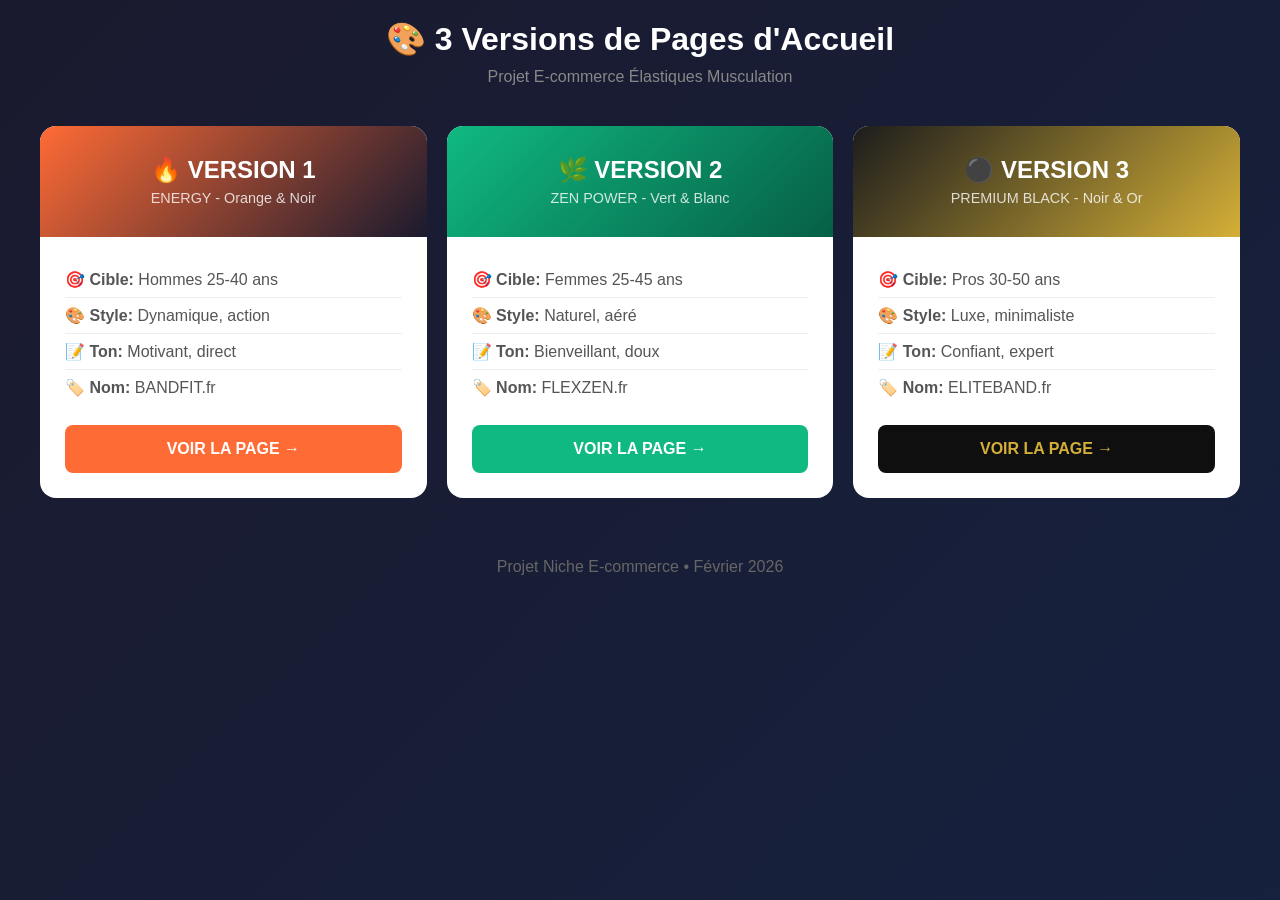
==== index.html @ 28a690f3 "Pages accueil elastiques" ====
<!DOCTYPE html>
<html lang="fr">
<head>
    <meta charset="UTF-8">
    <meta name="viewport" content="width=device-width, initial-scale=1.0">
    <title>Preview Pages d'Accueil - Élastiques Musculation</title>
    <style>
        * { margin: 0; padding: 0; box-sizing: border-box; }
        body {
            font-family: 'Inter', -apple-system, BlinkMacSystemFont, sans-serif;
            background: linear-gradient(135deg, #1a1a2e 0%, #16213e 100%);
            min-height: 100vh;
            padding: 20px;
        }
        .container {
            max-width: 1200px;
            margin: 0 auto;
        }
        h1 {
            color: white;
            text-align: center;
            font-size: 2rem;
            margin-bottom: 10px;
        }
        .subtitle {
            color: #888;
            text-align: center;
            margin-bottom: 40px;
        }
        .versions {
            display: grid;
            grid-template-columns: repeat(auto-fit, minmax(300px, 1fr));
            gap: 20px;
        }
        .card {
            background: white;
            border-radius: 16px;
            overflow: hidden;
            transition: transform 0.3s, box-shadow 0.3s;
        }
        .card:hover {
            transform: translateY(-5px);
            box-shadow: 0 20px 40px rgba(0,0,0,0.3);
        }
        .card-header {
            padding: 30px;
            text-align: center;
        }
        .card-header.v1 { background: linear-gradient(135deg, #FF6B35, #1A1A2E); }
        .card-header.v2 { background: linear-gradient(135deg, #10B981, #065F46); }
        .card-header.v3 { background: linear-gradient(135deg, #1C1C1C, #D4AF37); }
        .card-header h2 {
            color: white;
            font-size: 1.5rem;
            margin-bottom: 5px;
        }
        .card-header .tag {
            color: rgba(255,255,255,0.8);
            font-size: 0.9rem;
        }
        .card-body {
            padding: 25px;
        }
        .card-body ul {
            list-style: none;
            margin-bottom: 20px;
        }
        .card-body li {
            padding: 8px 0;
            color: #555;
            border-bottom: 1px solid #eee;
        }
        .card-body li:last-child { border: none; }
        .btn {
            display: block;
            text-align: center;
            padding: 15px 25px;
            border-radius: 8px;
            text-decoration: none;
            font-weight: 600;
            transition: all 0.3s;
        }
        .btn.v1 { background: #FF6B35; color: white; }
        .btn.v2 { background: #10B981; color: white; }
        .btn.v3 { background: #0F0F0F; color: #D4AF37; }
        .btn:hover { opacity: 0.9; transform: scale(1.02); }
        .footer {
            text-align: center;
            color: #666;
            margin-top: 40px;
            padding: 20px;
        }
    </style>
</head>
<body>
    <div class="container">
        <h1>🎨 3 Versions de Pages d'Accueil</h1>
        <p class="subtitle">Projet E-commerce Élastiques Musculation</p>
        
        <div class="versions">
            <div class="card">
                <div class="card-header v1">
                    <h2>🔥 VERSION 1</h2>
                    <span class="tag">ENERGY - Orange & Noir</span>
                </div>
                <div class="card-body">
                    <ul>
                        <li>🎯 <strong>Cible:</strong> Hommes 25-40 ans</li>
                        <li>🎨 <strong>Style:</strong> Dynamique, action</li>
                        <li>📝 <strong>Ton:</strong> Motivant, direct</li>
                        <li>🏷️ <strong>Nom:</strong> BANDFIT.fr</li>
                    </ul>
                    <a href="v1-energy.html" class="btn v1">VOIR LA PAGE →</a>
                </div>
            </div>

            <div class="card">
                <div class="card-header v2">
                    <h2>🌿 VERSION 2</h2>
                    <span class="tag">ZEN POWER - Vert & Blanc</span>
                </div>
                <div class="card-body">
                    <ul>
                        <li>🎯 <strong>Cible:</strong> Femmes 25-45 ans</li>
                        <li>🎨 <strong>Style:</strong> Naturel, aéré</li>
                        <li>📝 <strong>Ton:</strong> Bienveillant, doux</li>
                        <li>🏷️ <strong>Nom:</strong> FLEXZEN.fr</li>
                    </ul>
                    <a href="v2-zen.html" class="btn v2">VOIR LA PAGE →</a>
                </div>
            </div>

            <div class="card">
                <div class="card-header v3">
                    <h2>⚫ VERSION 3</h2>
                    <span class="tag">PREMIUM BLACK - Noir & Or</span>
                </div>
                <div class="card-body">
                    <ul>
                        <li>🎯 <strong>Cible:</strong> Pros 30-50 ans</li>
                        <li>🎨 <strong>Style:</strong> Luxe, minimaliste</li>
                        <li>📝 <strong>Ton:</strong> Confiant, expert</li>
                        <li>🏷️ <strong>Nom:</strong> ELITEBAND.fr</li>
                    </ul>
                    <a href="v3-premium.html" class="btn v3">VOIR LA PAGE →</a>
                </div>
            </div>
        </div>

        <div class="footer">
            <p>Projet Niche E-commerce • Février 2026</p>
        </div>
    </div>
</body>
</html>
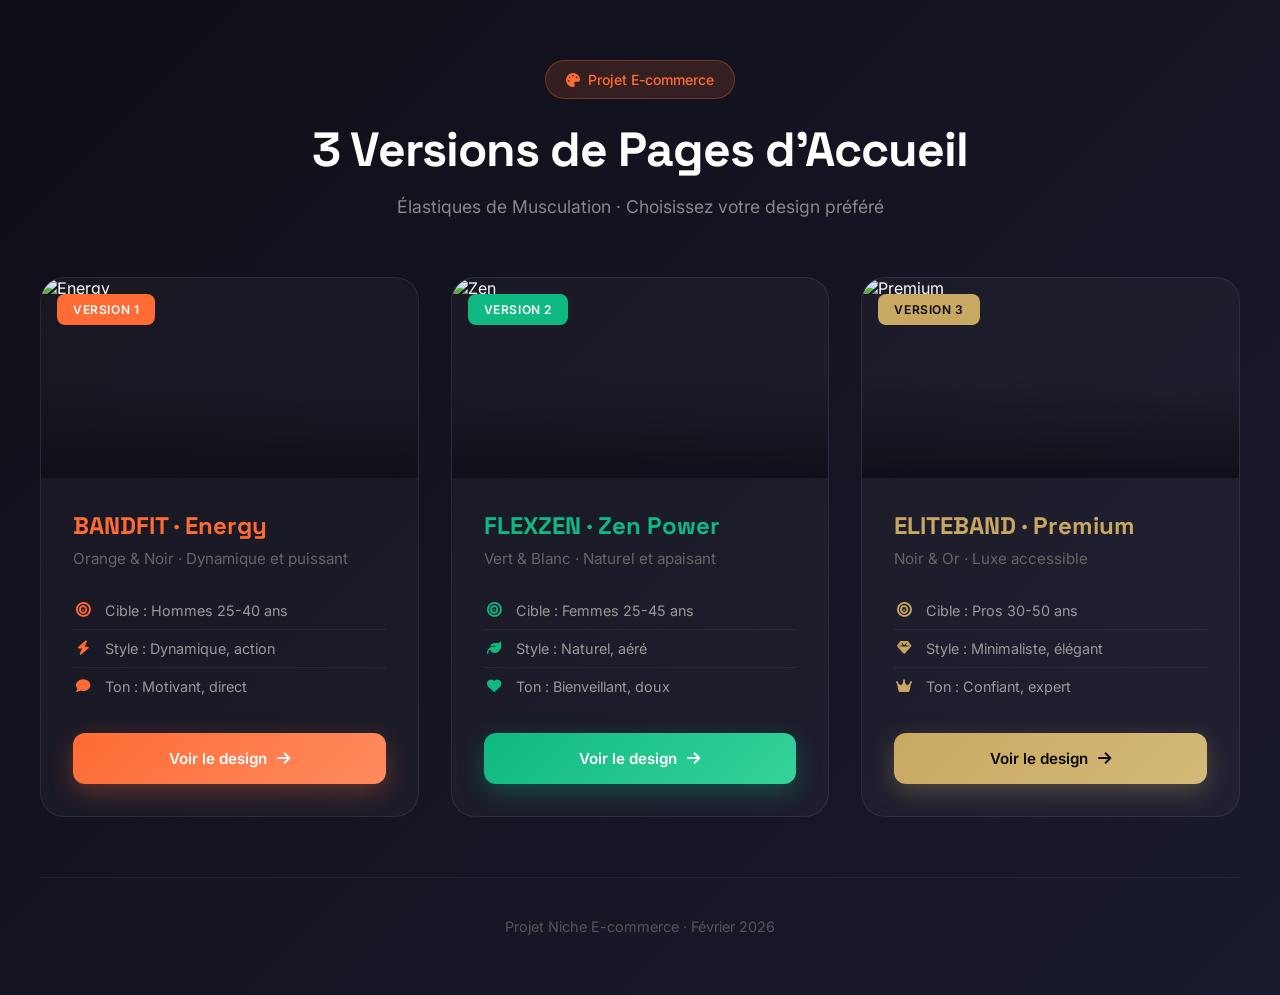
==== commit 3e5b44b7: "V2 - Design pro avec images Unsplash et effets visuels" ====
--- a/index.html
+++ b/index.html
@@ -3,152 +3,298 @@
 <head>
     <meta charset="UTF-8">
     <meta name="viewport" content="width=device-width, initial-scale=1.0">
-    <title>Preview Pages d'Accueil - Élastiques Musculation</title>
+    <title>3 Versions de Pages d'Accueil - Élastiques Musculation</title>
+    <link href="https://fonts.googleapis.com/css2?family=Space+Grotesk:wght@400;500;600;700&family=Inter:wght@400;500;600&display=swap" rel="stylesheet">
+    <link rel="stylesheet" href="https://cdnjs.cloudflare.com/ajax/libs/font-awesome/6.5.1/css/all.min.css">
     <style>
         * { margin: 0; padding: 0; box-sizing: border-box; }
+        
         body {
-            font-family: 'Inter', -apple-system, BlinkMacSystemFont, sans-serif;
-            background: linear-gradient(135deg, #1a1a2e 0%, #16213e 100%);
+            font-family: 'Inter', -apple-system, sans-serif;
+            background: linear-gradient(135deg, #0F0E17 0%, #1A1A2E 100%);
             min-height: 100vh;
-            padding: 20px;
-        }
+            padding: 60px 24px;
+            color: white;
+        }
+        
+        h1, h2 { font-family: 'Space Grotesk', sans-serif; }
+        
         .container {
             max-width: 1200px;
             margin: 0 auto;
         }
+        
+        .header {
+            text-align: center;
+            margin-bottom: 60px;
+        }
+        
+        .badge {
+            display: inline-flex;
+            align-items: center;
+            gap: 8px;
+            background: rgba(255,107,53,0.15);
+            border: 1px solid rgba(255,107,53,0.3);
+            padding: 10px 20px;
+            border-radius: 50px;
+            font-size: 0.875rem;
+            font-weight: 500;
+            color: #FF6B35;
+            margin-bottom: 20px;
+        }
+        
         h1 {
-            color: white;
-            text-align: center;
-            font-size: 2rem;
-            margin-bottom: 10px;
-        }
+            font-size: clamp(2rem, 5vw, 3rem);
+            font-weight: 700;
+            margin-bottom: 16px;
+            letter-spacing: -1px;
+        }
+        
         .subtitle {
             color: #888;
-            text-align: center;
-            margin-bottom: 40px;
-        }
+            font-size: 1.1rem;
+            max-width: 500px;
+            margin: 0 auto;
+        }
+        
         .versions {
             display: grid;
-            grid-template-columns: repeat(auto-fit, minmax(300px, 1fr));
-            gap: 20px;
-        }
+            grid-template-columns: repeat(3, 1fr);
+            gap: 32px;
+        }
+        
         .card {
-            background: white;
-            border-radius: 16px;
+            background: rgba(255,255,255,0.03);
+            border: 1px solid rgba(255,255,255,0.08);
+            border-radius: 24px;
             overflow: hidden;
-            transition: transform 0.3s, box-shadow 0.3s;
-        }
+            transition: all 0.4s cubic-bezier(0.4, 0, 0.2, 1);
+        }
+        
         .card:hover {
-            transform: translateY(-5px);
-            box-shadow: 0 20px 40px rgba(0,0,0,0.3);
-        }
-        .card-header {
-            padding: 30px;
+            transform: translateY(-8px);
+            border-color: rgba(255,255,255,0.15);
+            box-shadow: 0 24px 48px rgba(0,0,0,0.3);
+        }
+        
+        .card-visual {
+            height: 200px;
+            position: relative;
+            overflow: hidden;
+        }
+        
+        .card-visual img {
+            width: 100%;
+            height: 100%;
+            object-fit: cover;
+            transition: transform 0.6s;
+        }
+        
+        .card:hover .card-visual img {
+            transform: scale(1.05);
+        }
+        
+        .card-visual::after {
+            content: '';
+            position: absolute;
+            inset: 0;
+            background: linear-gradient(to bottom, transparent 50%, rgba(15,14,23,0.9) 100%);
+        }
+        
+        .version-tag {
+            position: absolute;
+            top: 16px;
+            left: 16px;
+            padding: 8px 16px;
+            border-radius: 8px;
+            font-size: 0.75rem;
+            font-weight: 600;
+            text-transform: uppercase;
+            letter-spacing: 0.05em;
+            z-index: 1;
+        }
+        
+        .v1 .version-tag { background: #FF6B35; color: white; }
+        .v2 .version-tag { background: #10B981; color: white; }
+        .v3 .version-tag { background: #C9A962; color: #0A0A0A; }
+        
+        .card-content {
+            padding: 32px;
+        }
+        
+        .card-title {
+            font-family: 'Space Grotesk', sans-serif;
+            font-size: 1.5rem;
+            font-weight: 700;
+            margin-bottom: 8px;
+        }
+        
+        .v1 .card-title { color: #FF6B35; }
+        .v2 .card-title { color: #10B981; }
+        .v3 .card-title { color: #C9A962; }
+        
+        .card-subtitle {
+            color: #666;
+            font-size: 0.95rem;
+            margin-bottom: 24px;
+        }
+        
+        .card-features {
+            list-style: none;
+            margin-bottom: 28px;
+        }
+        
+        .card-features li {
+            display: flex;
+            align-items: center;
+            gap: 12px;
+            padding: 10px 0;
+            border-bottom: 1px solid rgba(255,255,255,0.05);
+            font-size: 0.9rem;
+            color: #999;
+        }
+        
+        .card-features li:last-child { border: none; }
+        
+        .card-features i {
+            width: 20px;
             text-align: center;
         }
-        .card-header.v1 { background: linear-gradient(135deg, #FF6B35, #1A1A2E); }
-        .card-header.v2 { background: linear-gradient(135deg, #10B981, #065F46); }
-        .card-header.v3 { background: linear-gradient(135deg, #1C1C1C, #D4AF37); }
-        .card-header h2 {
+        
+        .v1 .card-features i { color: #FF6B35; }
+        .v2 .card-features i { color: #10B981; }
+        .v3 .card-features i { color: #C9A962; }
+        
+        .btn {
+            display: flex;
+            align-items: center;
+            justify-content: center;
+            gap: 10px;
+            width: 100%;
+            padding: 16px 24px;
+            border-radius: 12px;
+            font-weight: 600;
+            font-size: 0.95rem;
+            text-decoration: none;
+            transition: all 0.3s;
+        }
+        
+        .v1 .btn { 
+            background: linear-gradient(135deg, #FF6B35, #FF8B5E); 
             color: white;
-            font-size: 1.5rem;
-            margin-bottom: 5px;
-        }
-        .card-header .tag {
-            color: rgba(255,255,255,0.8);
-            font-size: 0.9rem;
-        }
-        .card-body {
-            padding: 25px;
-        }
-        .card-body ul {
-            list-style: none;
-            margin-bottom: 20px;
-        }
-        .card-body li {
-            padding: 8px 0;
-            color: #555;
-            border-bottom: 1px solid #eee;
-        }
-        .card-body li:last-child { border: none; }
-        .btn {
-            display: block;
-            text-align: center;
-            padding: 15px 25px;
-            border-radius: 8px;
-            text-decoration: none;
-            font-weight: 600;
-            transition: all 0.3s;
-        }
-        .btn.v1 { background: #FF6B35; color: white; }
-        .btn.v2 { background: #10B981; color: white; }
-        .btn.v3 { background: #0F0F0F; color: #D4AF37; }
-        .btn:hover { opacity: 0.9; transform: scale(1.02); }
+            box-shadow: 0 8px 24px rgba(255,107,53,0.3);
+        }
+        .v2 .btn { 
+            background: linear-gradient(135deg, #10B981, #34D399); 
+            color: white;
+            box-shadow: 0 8px 24px rgba(16,185,129,0.3);
+        }
+        .v3 .btn { 
+            background: linear-gradient(135deg, #C9A962, #D4B978); 
+            color: #0A0A0A;
+            box-shadow: 0 8px 24px rgba(201,169,98,0.3);
+        }
+        
+        .btn:hover {
+            transform: translateY(-2px);
+        }
+        
+        .v1 .btn:hover { box-shadow: 0 12px 32px rgba(255,107,53,0.4); }
+        .v2 .btn:hover { box-shadow: 0 12px 32px rgba(16,185,129,0.4); }
+        .v3 .btn:hover { box-shadow: 0 12px 32px rgba(201,169,98,0.4); }
+        
         .footer {
             text-align: center;
-            color: #666;
-            margin-top: 40px;
-            padding: 20px;
+            margin-top: 60px;
+            padding-top: 40px;
+            border-top: 1px solid rgba(255,255,255,0.05);
+        }
+        
+        .footer p {
+            color: #555;
+            font-size: 0.9rem;
+        }
+        
+        @media (max-width: 900px) {
+            .versions { grid-template-columns: 1fr; max-width: 400px; margin: 0 auto; }
         }
     </style>
 </head>
 <body>
     <div class="container">
-        <h1>🎨 3 Versions de Pages d'Accueil</h1>
-        <p class="subtitle">Projet E-commerce Élastiques Musculation</p>
+        <div class="header">
+            <div class="badge">
+                <i class="fas fa-palette"></i>
+                Projet E-commerce
+            </div>
+            <h1>3 Versions de Pages d'Accueil</h1>
+            <p class="subtitle">Élastiques de Musculation · Choisissez votre design préféré</p>
+        </div>
         
         <div class="versions">
-            <div class="card">
-                <div class="card-header v1">
-                    <h2>🔥 VERSION 1</h2>
-                    <span class="tag">ENERGY - Orange & Noir</span>
-                </div>
-                <div class="card-body">
-                    <ul>
-                        <li>🎯 <strong>Cible:</strong> Hommes 25-40 ans</li>
-                        <li>🎨 <strong>Style:</strong> Dynamique, action</li>
-                        <li>📝 <strong>Ton:</strong> Motivant, direct</li>
-                        <li>🏷️ <strong>Nom:</strong> BANDFIT.fr</li>
+            <div class="card v1">
+                <div class="card-visual">
+                    <img src="https://images.unsplash.com/photo-1598971639058-fab3c3109a00?w=600&q=80" alt="Energy">
+                    <span class="version-tag">Version 1</span>
+                </div>
+                <div class="card-content">
+                    <h2 class="card-title">BANDFIT · Energy</h2>
+                    <p class="card-subtitle">Orange & Noir · Dynamique et puissant</p>
+                    <ul class="card-features">
+                        <li><i class="fas fa-bullseye"></i> Cible : Hommes 25-40 ans</li>
+                        <li><i class="fas fa-bolt"></i> Style : Dynamique, action</li>
+                        <li><i class="fas fa-comment"></i> Ton : Motivant, direct</li>
                     </ul>
-                    <a href="v1-energy.html" class="btn v1">VOIR LA PAGE →</a>
+                    <a href="v1-energy.html" class="btn">
+                        Voir le design
+                        <i class="fas fa-arrow-right"></i>
+                    </a>
                 </div>
             </div>
-
-            <div class="card">
-                <div class="card-header v2">
-                    <h2>🌿 VERSION 2</h2>
-                    <span class="tag">ZEN POWER - Vert & Blanc</span>
-                </div>
-                <div class="card-body">
-                    <ul>
-                        <li>🎯 <strong>Cible:</strong> Femmes 25-45 ans</li>
-                        <li>🎨 <strong>Style:</strong> Naturel, aéré</li>
-                        <li>📝 <strong>Ton:</strong> Bienveillant, doux</li>
-                        <li>🏷️ <strong>Nom:</strong> FLEXZEN.fr</li>
+            
+            <div class="card v2">
+                <div class="card-visual">
+                    <img src="https://images.unsplash.com/photo-1518611012118-696072aa579a?w=600&q=80" alt="Zen">
+                    <span class="version-tag">Version 2</span>
+                </div>
+                <div class="card-content">
+                    <h2 class="card-title">FLEXZEN · Zen Power</h2>
+                    <p class="card-subtitle">Vert & Blanc · Naturel et apaisant</p>
+                    <ul class="card-features">
+                        <li><i class="fas fa-bullseye"></i> Cible : Femmes 25-45 ans</li>
+                        <li><i class="fas fa-leaf"></i> Style : Naturel, aéré</li>
+                        <li><i class="fas fa-heart"></i> Ton : Bienveillant, doux</li>
                     </ul>
-                    <a href="v2-zen.html" class="btn v2">VOIR LA PAGE →</a>
+                    <a href="v2-zen.html" class="btn">
+                        Voir le design
+                        <i class="fas fa-arrow-right"></i>
+                    </a>
                 </div>
             </div>
-
-            <div class="card">
-                <div class="card-header v3">
-                    <h2>⚫ VERSION 3</h2>
-                    <span class="tag">PREMIUM BLACK - Noir & Or</span>
-                </div>
-                <div class="card-body">
-                    <ul>
-                        <li>🎯 <strong>Cible:</strong> Pros 30-50 ans</li>
-                        <li>🎨 <strong>Style:</strong> Luxe, minimaliste</li>
-                        <li>📝 <strong>Ton:</strong> Confiant, expert</li>
-                        <li>🏷️ <strong>Nom:</strong> ELITEBAND.fr</li>
+            
+            <div class="card v3">
+                <div class="card-visual">
+                    <img src="https://images.unsplash.com/photo-1534438327276-14e5300c3a48?w=600&q=80" alt="Premium">
+                    <span class="version-tag">Version 3</span>
+                </div>
+                <div class="card-content">
+                    <h2 class="card-title">ELITEBAND · Premium</h2>
+                    <p class="card-subtitle">Noir & Or · Luxe accessible</p>
+                    <ul class="card-features">
+                        <li><i class="fas fa-bullseye"></i> Cible : Pros 30-50 ans</li>
+                        <li><i class="fas fa-gem"></i> Style : Minimaliste, élégant</li>
+                        <li><i class="fas fa-crown"></i> Ton : Confiant, expert</li>
                     </ul>
-                    <a href="v3-premium.html" class="btn v3">VOIR LA PAGE →</a>
+                    <a href="v3-premium.html" class="btn">
+                        Voir le design
+                        <i class="fas fa-arrow-right"></i>
+                    </a>
                 </div>
             </div>
         </div>
-
+        
         <div class="footer">
-            <p>Projet Niche E-commerce • Février 2026</p>
+            <p>Projet Niche E-commerce · Février 2026</p>
         </div>
     </div>
 </body>
